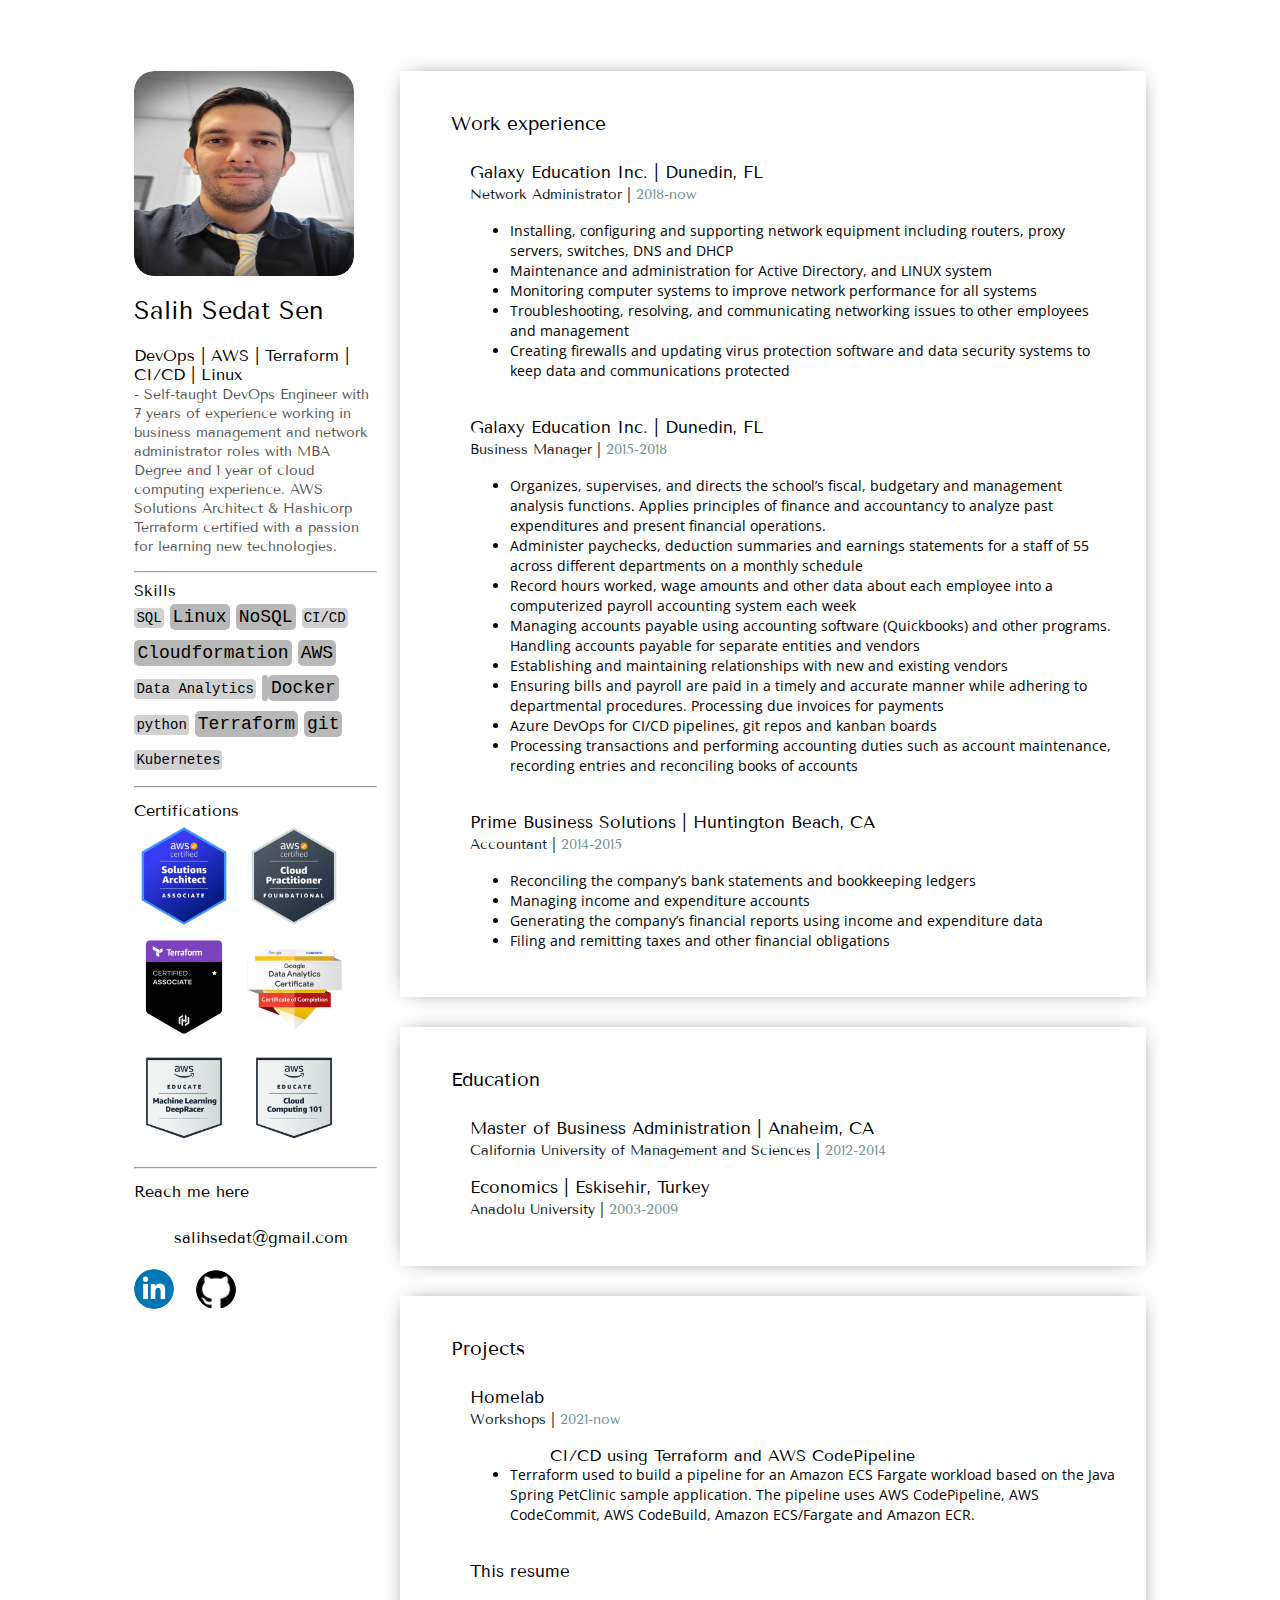
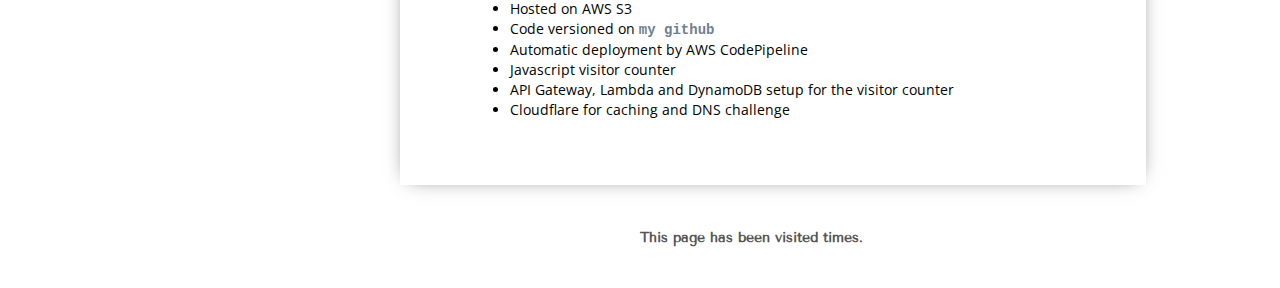
==== cloud_resume-master/cloud_resume-master/index.html @ 68c3975b "Update index.html" ====
<!DOCTYPE html>
<html>
	<head>
		<title>Salih Sedat Sen - Resume</title>
		<link rel="stylesheet" type="text/css" href="style.css">
		<link rel="stylesheet" media="screen" href="https://fonts.googleapis.com/css2?family=Tenor+Sans&display=swap" type="text/css"/>
		<link rel="stylesheet" href="https://fonts.googleapis.com/css2?family=Open+Sans:wght@300&display=swap" type="text/css"/>
		<script type="text/javascript" src="get_apis.js" defer></script>
	</head>

	<body>
		<div id="container">
			<div id="sidebar">
				<div id="image">
					<img id="profile-photo" src="profile_picture.jpg" alt="Profile-Image">
				</div>
				<p id="name">Salih Sedat Sen<br></p>
				<p>DevOps | AWS | Terraform | CI/CD | Linux<br><span id="description">- Self-taught DevOps Engineer with 7 years of experience working in business management and network administrator roles with MBA Degree and 1 year of cloud computing experience. AWS Solutions Architect & Hashicorp Terraform certified with a passion for learning new technologies. 
				</span></p>
				<hr width="100%">
				<div id="skills">
					<p style="display:inline;">Skills</p><br>
					<p id="skill">SQL</p>
					<p id="skill-stronger">Linux</p>
					<p id="skill-stronger">NoSQL</p>
					<p id="skill">CI/CD</p>
					<p id="skill-stronger">Cloudformation</p>
					<p id="skill-stronger">AWS</p>
					<p id="skill">Data Analytics</p>
					<p id="skill-stronger"></p>
					<p id="skill-stronger">Docker</p>
					<p id="skill">python</p>
					<p id="skill-stronger">Terraform</p>
					<p id="skill-stronger">git</p>				
					<p id="skill">Kubernetes</p>
				</div>
				<hr width="100%">
				<div id="sidepanel-section-title">Certifications<br>
					<a href="https://www.credly.com/earner/earned/badge/065664a1-d702-43ba-b2c3-34fb40b24a59" class="link" target="_blank">
						<img id="cert-thumbnail" src="AWS-SolArchitect-Associate.png" alt="AWS Certified Solutions Architect Associate">
					</a>
					<a href="https://www.credly.com/earner/earned/badge/d8ab7cdb-8427-431e-b2dc-6fc954dd3cfa" class="link" target="_blank">
						<img id="cert-thumbnail" src="Cloud-Practitioner.png" alt="Cloud-Practitioner">
					</a>
					<a href="https://www.credly.com/earner/earned/badge/5297ddab-c305-467d-996e-7cca472eaa2c" class="link" target="_blank">
						<img id="cert-thumbnail" src="Terraform.png" alt="Terraform">
					</a>
					<a href="https://www.credly.com/earner/earned/badge/ff192169-3462-4726-a72f-83b2e7453cfb" class="link" target="_blank">
						<img id="cert-thumbnail" src="DataAnalytics.png" alt="DataAnalytics">
					</a>
					<a href="https://www.credly.com/badges/035356f4-b402-4c1b-874c-2a6254621c69" class="link" target="_blank">
						<img id="cert-thumbnail" src="machine.png" alt="machine">
					</a>
					<a href="https://www.credly.com/badges/f4156183-c249-4fbb-b0c7-13d2fc5f5657" class="link" target="_blank">
						<img id="cert-thumbnail" src="cloud101.png" alt="cloud101">
					</a>
				</div>
				<hr width="100%">
				<div id="sidepanel-section-title">Reach me here<br>
					<ul> salihsedat@gmail.com
					</ul>
				</div>
				<div id="sidepanel-section-title">
					<a href="https://www.linkedin.com/in/salihsedat" class="link" target="_blank">
						<img id="social-thumbnail" src="linkedin.png" alt="LinkedIn">
					</a>
					&nbsp;
					<a href="https://github.com/salihsedat" class="link" target="_blank">
						<img id="social-thumbnail" src="github.png" alt="GitHub">
					</a>
				</div>
			</div>
			<div id="info-pages">
				<div class="page">
					<p>&nbsp;&nbsp;&nbsp;Work experience</p>
					<ul>
						<p class="tag">Galaxy Education Inc. | Dunedin, FL<br><span>Network Administrator | <span>2018-now</span></span></p>
						<ul>
							<li>Installing, configuring and supporting network equipment including routers, proxy servers, switches, DNS and DHCP</li>
							<li>Maintenance and administration for Active Directory, and LINUX system</li>
							<li>Monitoring computer systems to improve network performance for all systems</li>
							<li>Troubleshooting, resolving, and communicating networking issues to other employees and management</li>
							<li>Creating firewalls and updating virus protection software and data security systems to keep data and communications protected</li>
							<br>
						</ul>
						<p class="tag">Galaxy Education Inc. | Dunedin, FL<br><span>Business Manager | <span>2015-2018</span></span></p>
						<ul>
							<li>Organizes, supervises, and directs the school’s fiscal, budgetary and management analysis functions. Applies principles of finance and accountancy to analyze past expenditures and present financial operations. </li>
							<li>Administer paychecks, deduction summaries and earnings statements for a staff of 55 across different departments on a monthly schedule</li>
							<li>Record hours worked, wage amounts and other data about each employee into a computerized payroll accounting system each week</li>
							<li>Managing accounts payable using accounting software (Quickbooks) and other programs. Handling accounts payable for separate entities and vendors </li>
							<li>Establishing and maintaining relationships with new and existing vendors </li>
							<li>Ensuring bills and payroll are paid in a timely and accurate manner while adhering to departmental procedures. Processing due invoices for payments </li>
							<li>Azure DevOps for CI/CD pipelines, git repos and kanban boards</li>
							<li>Processing transactions and performing accounting duties such as account maintenance, recording entries and reconciling books of accounts</li>
							<br>
						</ul>
						<p class="tag">Prime Business Solutions | Huntington Beach, CA<br><span>Accountant | <span>2014-2015</span></span></p>
						<ul>
							<li>Reconciling the company’s bank statements and bookkeeping ledgers </li>
							<li>Managing income and expenditure accounts </li>
							<li>Generating the company’s financial reports using income and expenditure data </li>
							<li>Filing and remitting taxes and other financial obligations </li>
						</ul>
					</ul>
				</div>
				<div class="page">
					<p>&nbsp;&nbsp;&nbsp;Education</p>
					<ul>
						<p class="tag">Master of Business Administration | Anaheim, CA<br><span>California University of Management and Sciences   | <span>2012-2014</span></span></p>
					</ul>
					<ul>
						<p class="tag">Economics | Eskisehir, Turkey<br><span>Anadolu University  | <span>2003-2009</span></span></p>
					</ul>	

				</div>

				<div class="page">
					<p>&nbsp;&nbsp;&nbsp;Projects</p>
					
					<ul>
						<p class="tag">Homelab<br><span>Workshops | <span>2021-now</span></span></p>
						<ul>
							<ul>CI/CD using Terraform and AWS CodePipeline</ul>
							<li>Terraform used to build a pipeline for an Amazon ECS Fargate workload based on the Java Spring PetClinic sample application. The pipeline uses AWS CodePipeline, AWS CodeCommit, AWS CodeBuild, Amazon ECS/Fargate and Amazon ECR.</li>
							<br>
						</ul>
						<p class="tag">This resume<br><span></span></span></p>
						<ul>
							<li>Hosted on AWS S3</li>
							<li>Code versioned on <a href="https://github.com/salihsedat/cloud_resume" target="_blank" class="link">my github</a></li>
							<li>Automatic deployment by AWS CodePipeline</li>
							<li>Javascript visitor counter</li>
							<li>API Gateway, Lambda and DynamoDB setup for the visitor counter</li>
							<li>Cloudflare for caching and DNS challenge</li>
							<br>
						</ul>
					</ul>
				</div>
				<p class="counter">This page has been visited <a id="count"></a> times.</p>
			</div>
		</div>
	</body>
</html>
---- cloud_resume-master/cloud_resume-master/style.css ----
html{
  font-family: 'Tenor Sans',sans-serif;
}
hr{
    background: grey;
}
#container{
    position: relative;
    display: flex;
}
#sidebar{
    flex: 15%;
    display: block;
    position: relative;
    margin: 5% 2% 0 10%;
    width: 100%;
    height: 100%;
}
#info-pages{
    flex: 55%;
    display: block;
    margin-top: 5%;
    margin-right: 10%;
    width: 100%;
    height: 100%;
}
#image{
    position: relative;
    overflow: hidden;
}
#image,#profile-photo{
    position: relative;
    width: 220px;
    height: 205px;
    border-radius: 20px;
}
#name{
    font-size: 25px;
    line-height: 20px;
}
#description{
    color: #555;
    font-size: 14px;
}
.page > ul > li{
    padding: 0 0 0 15px;
    position: relative;
    display: inline-block;
    width: 100%;
}
.page{
    box-shadow: 0px 0px 20px -9px rgba(0,0,0,0.75);
    overflow-x: hidden;
    margin-bottom: 30px;
    padding: 15px 30px 30px 30px;
    background-color: #fff;
}
.page > p{
    font-size: 19px;
    line-height: 2;
}
.page > ul{
    list-style-type: none;
}
.tag{
    font-size: 17px;
}
.tag span{
    font-size: 14px;
    color: #0e141e;
}
.tag span span{
    color: #738f93;
}
@media screen and (max-width:1090px){
    #sidebar{
        margin-left: 5%;
    }
}
@media screen and (max-width:850px){
    #container{
        display: block;
    }
    #sidebar{
        width: 90%;
    }
    .page{
        margin: 0 5%;
        margin-bottom: 30px;
    }
}
#skill {
  display:inline;
  font-family: "Courier New", Courier, monospace;
  font-size: 14px !important;
  background: #d1d1d1;
  padding: 2px;
  border-radius: 4px;
  line-height: 35px;
}
#skill:hover {
  background-color: #b8b8b8;
}
#skill-stronger {
  display:inline;
  font-family: "Courier New", Courier, monospace;
  font-size: 18px !important;
  background: #b8b8b8;
  padding: 3px;
  border-radius: 5px;
  line-height: 35px;
}
#skill-stronger:hover {
  background-color: #a3a3a3;
}
.cryptedmail:after {
  content: attr(data-name) "." attr(data-surname) "@" attr(data-domain) "." attr(data-tld);
}
.cryptedmail{
    font-size: 15px !important;
    font-weight: bold;
    color: #708090;
    text-decoration: none;
    font-family: 'Cutive Mono', Courier, monospace;
}
#sidepanel-section-title{
  line-height: 30px;
}
#social-thumbnail{
    position: relative;
    width: 40px;
    border-radius: 20px;
}
#cert-thumbnail{
    position: relative;
    width: 100px;
    border-radius: 20px;
}
.link{
  text-decoration: none;
  color: #708090;
  font-weight: bold;
  font-family: 'Cutive Mono', Courier, monospace;
}
ul > li{
  font-size: 14px;
  list-style-type: disc;
  line-height: 20px;
  font-family: 'Open Sans', sans-serif;
}
.counter{
  font-size: 14px;
  color: #545454;
  font-weight: bold;
  position: absolute;
  left: 50%;
  padding-bottom: 3em
}
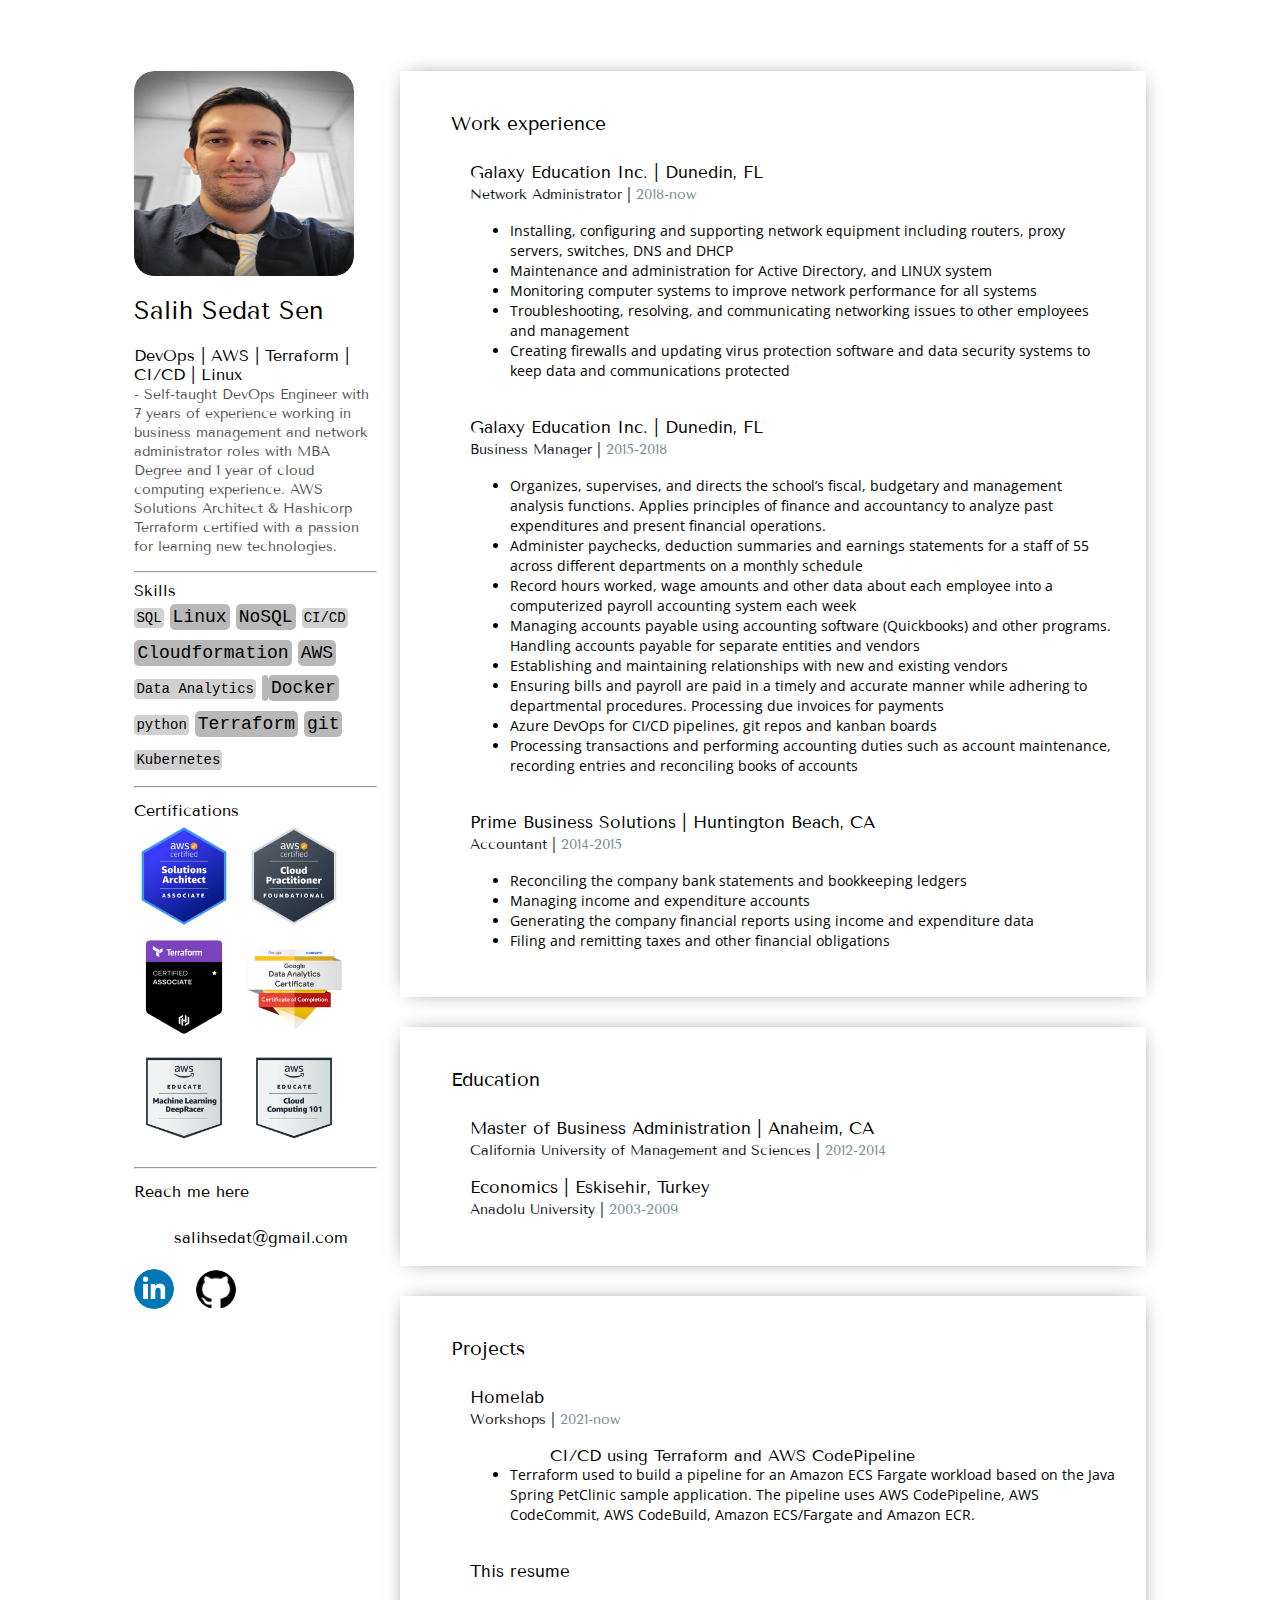
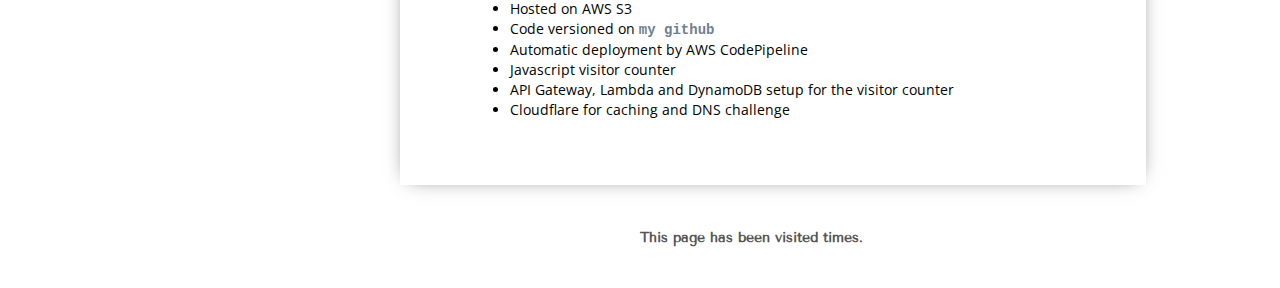
==== commit 29cd9a74: "Update index.html" ====
--- a/cloud_resume-master/cloud_resume-master/index.html
+++ b/cloud_resume-master/cloud_resume-master/index.html
@@ -97,9 +97,9 @@
 						</ul>
 						<p class="tag">Prime Business Solutions | Huntington Beach, CA<br><span>Accountant | <span>2014-2015</span></span></p>
 						<ul>
-							<li>Reconciling the company’s bank statements and bookkeeping ledgers </li>
+							<li>Reconciling the company bank statements and bookkeeping ledgers </li>
 							<li>Managing income and expenditure accounts </li>
-							<li>Generating the company’s financial reports using income and expenditure data </li>
+							<li>Generating the company financial reports using income and expenditure data </li>
 							<li>Filing and remitting taxes and other financial obligations </li>
 						</ul>
 					</ul>
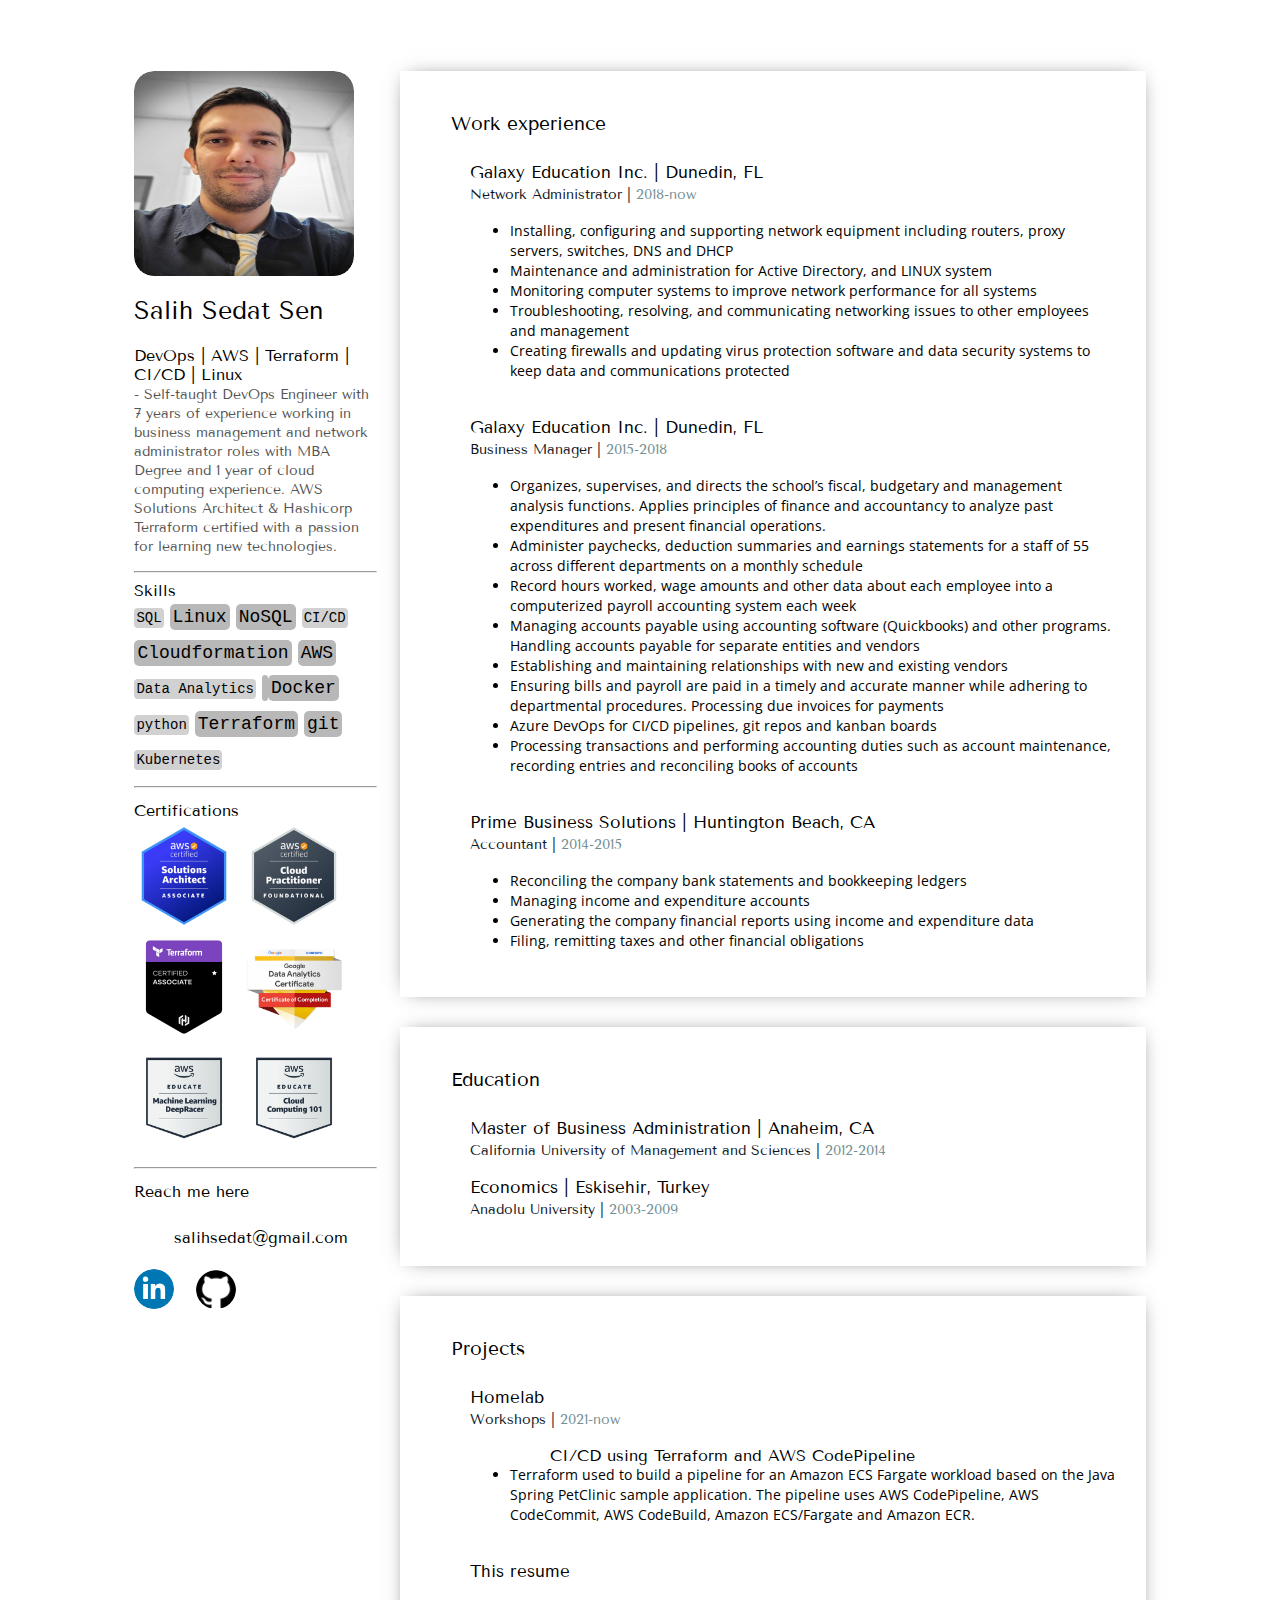
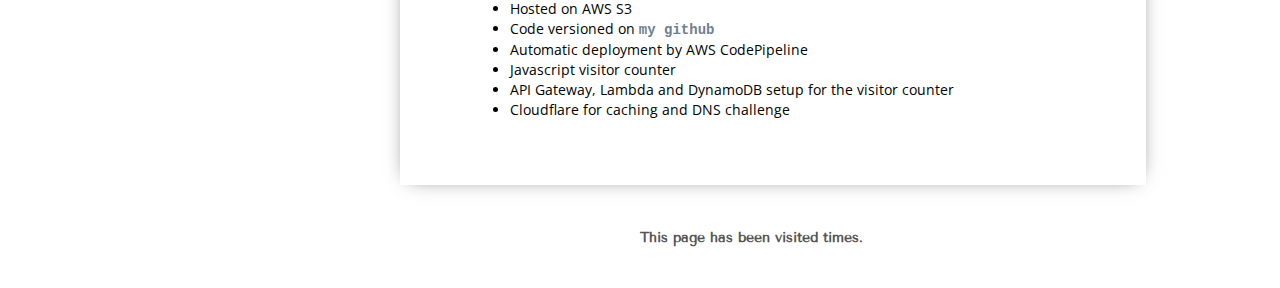
==== commit dd01371a: "Update index.html" ====
--- a/cloud_resume-master/cloud_resume-master/index.html
+++ b/cloud_resume-master/cloud_resume-master/index.html
@@ -100,7 +100,7 @@
 							<li>Reconciling the company bank statements and bookkeeping ledgers </li>
 							<li>Managing income and expenditure accounts </li>
 							<li>Generating the company financial reports using income and expenditure data </li>
-							<li>Filing and remitting taxes and other financial obligations </li>
+							<li>Filing, remitting taxes and other financial obligations </li>
 						</ul>
 					</ul>
 				</div>
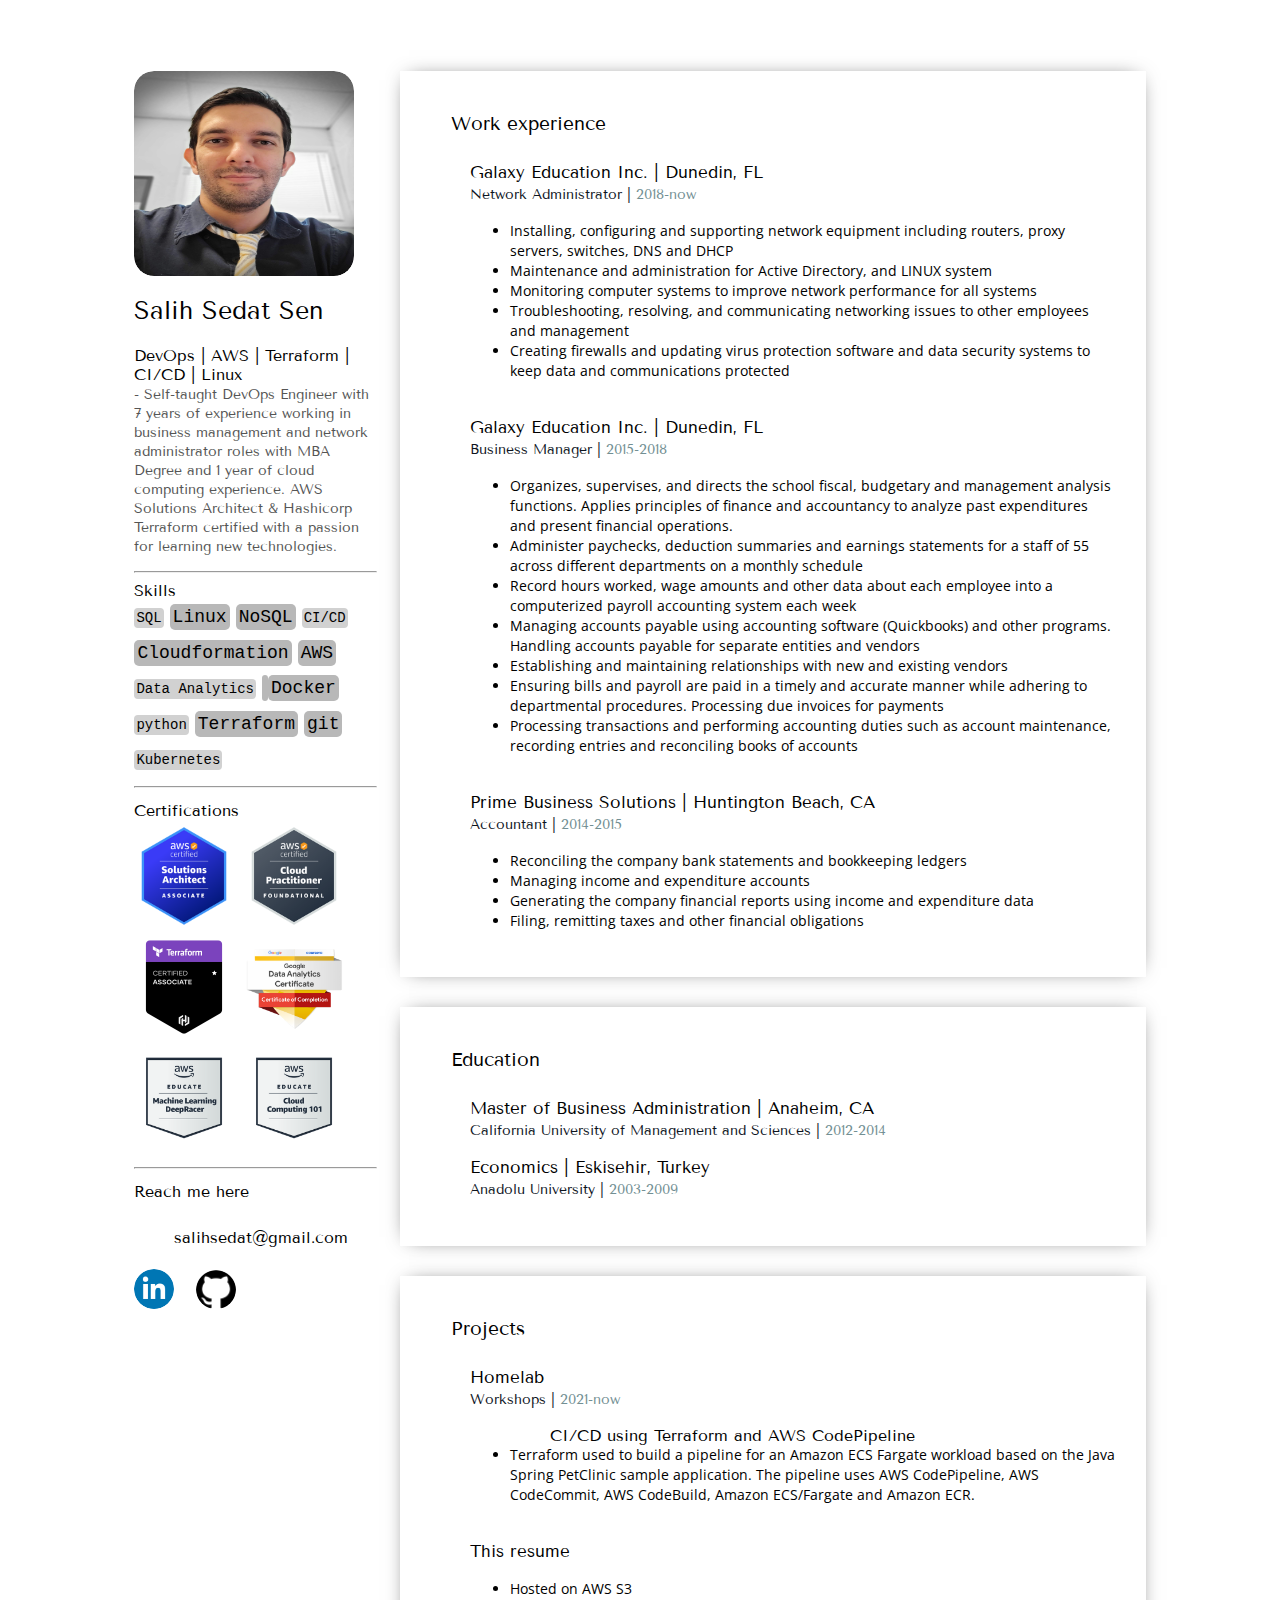
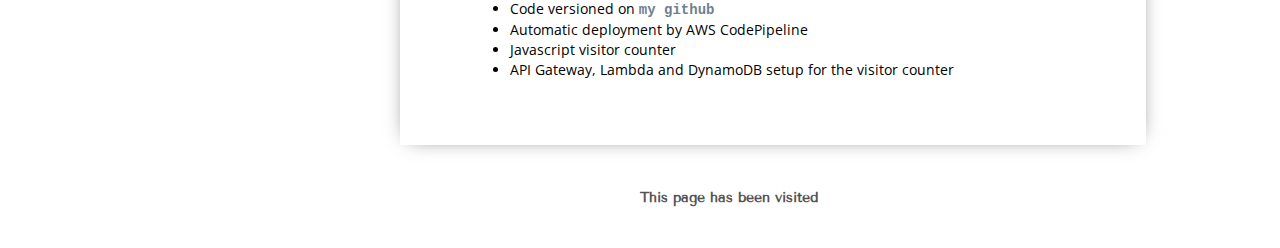
==== commit ce6c981e: "Update index.html" ====
--- a/cloud_resume-master/cloud_resume-master/index.html
+++ b/cloud_resume-master/cloud_resume-master/index.html
@@ -85,13 +85,12 @@
 						</ul>
 						<p class="tag">Galaxy Education Inc. | Dunedin, FL<br><span>Business Manager | <span>2015-2018</span></span></p>
 						<ul>
-							<li>Organizes, supervises, and directs the school’s fiscal, budgetary and management analysis functions. Applies principles of finance and accountancy to analyze past expenditures and present financial operations. </li>
+							<li>Organizes, supervises, and directs the school fiscal, budgetary and management analysis functions. Applies principles of finance and accountancy to analyze past expenditures and present financial operations. </li>
 							<li>Administer paychecks, deduction summaries and earnings statements for a staff of 55 across different departments on a monthly schedule</li>
 							<li>Record hours worked, wage amounts and other data about each employee into a computerized payroll accounting system each week</li>
 							<li>Managing accounts payable using accounting software (Quickbooks) and other programs. Handling accounts payable for separate entities and vendors </li>
 							<li>Establishing and maintaining relationships with new and existing vendors </li>
 							<li>Ensuring bills and payroll are paid in a timely and accurate manner while adhering to departmental procedures. Processing due invoices for payments </li>
-							<li>Azure DevOps for CI/CD pipelines, git repos and kanban boards</li>
 							<li>Processing transactions and performing accounting duties such as account maintenance, recording entries and reconciling books of accounts</li>
 							<br>
 						</ul>
@@ -132,12 +131,11 @@
 							<li>Automatic deployment by AWS CodePipeline</li>
 							<li>Javascript visitor counter</li>
 							<li>API Gateway, Lambda and DynamoDB setup for the visitor counter</li>
-							<li>Cloudflare for caching and DNS challenge</li>
 							<br>
 						</ul>
 					</ul>
 				</div>
-				<p class="counter">This page has been visited <a id="count"></a> times.</p>
+				<p class="counter">This page has been visited</p>
 			</div>
 		</div>
 	</body>
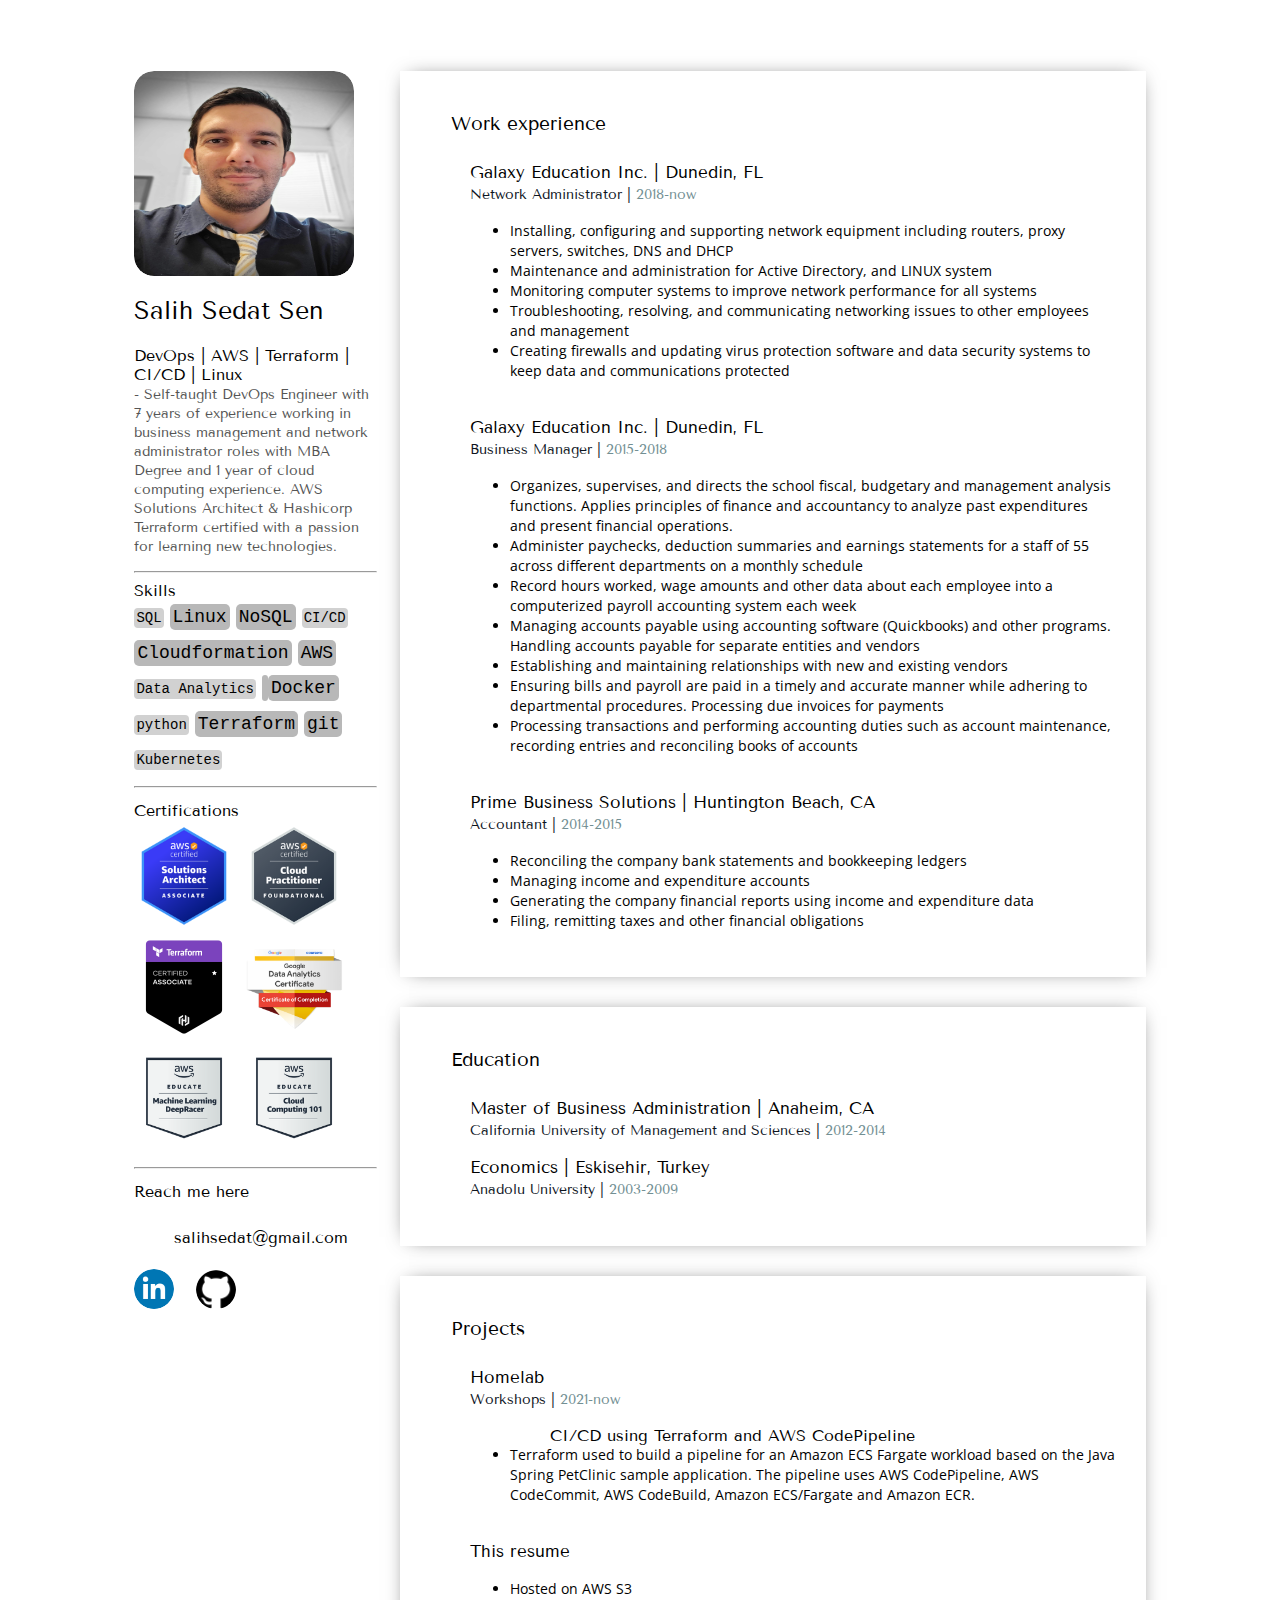
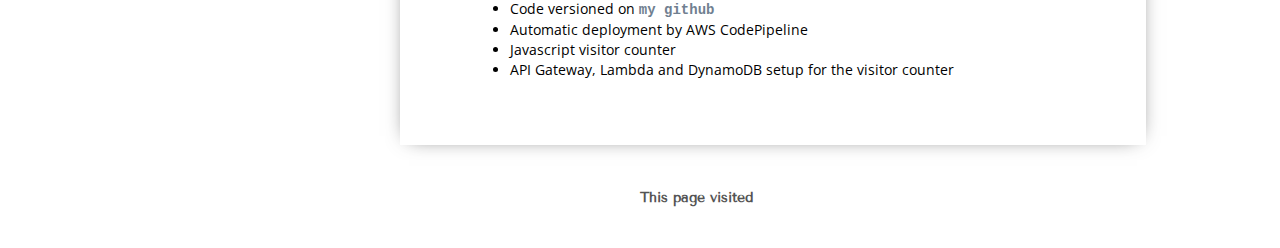
==== commit acac76b0: "Update index.html" ====
--- a/cloud_resume-master/cloud_resume-master/index.html
+++ b/cloud_resume-master/cloud_resume-master/index.html
@@ -135,7 +135,7 @@
 						</ul>
 					</ul>
 				</div>
-				<p class="counter">This page has been visited</p>
+				<p class="counter">This page visited</p>
 			</div>
 		</div>
 	</body>
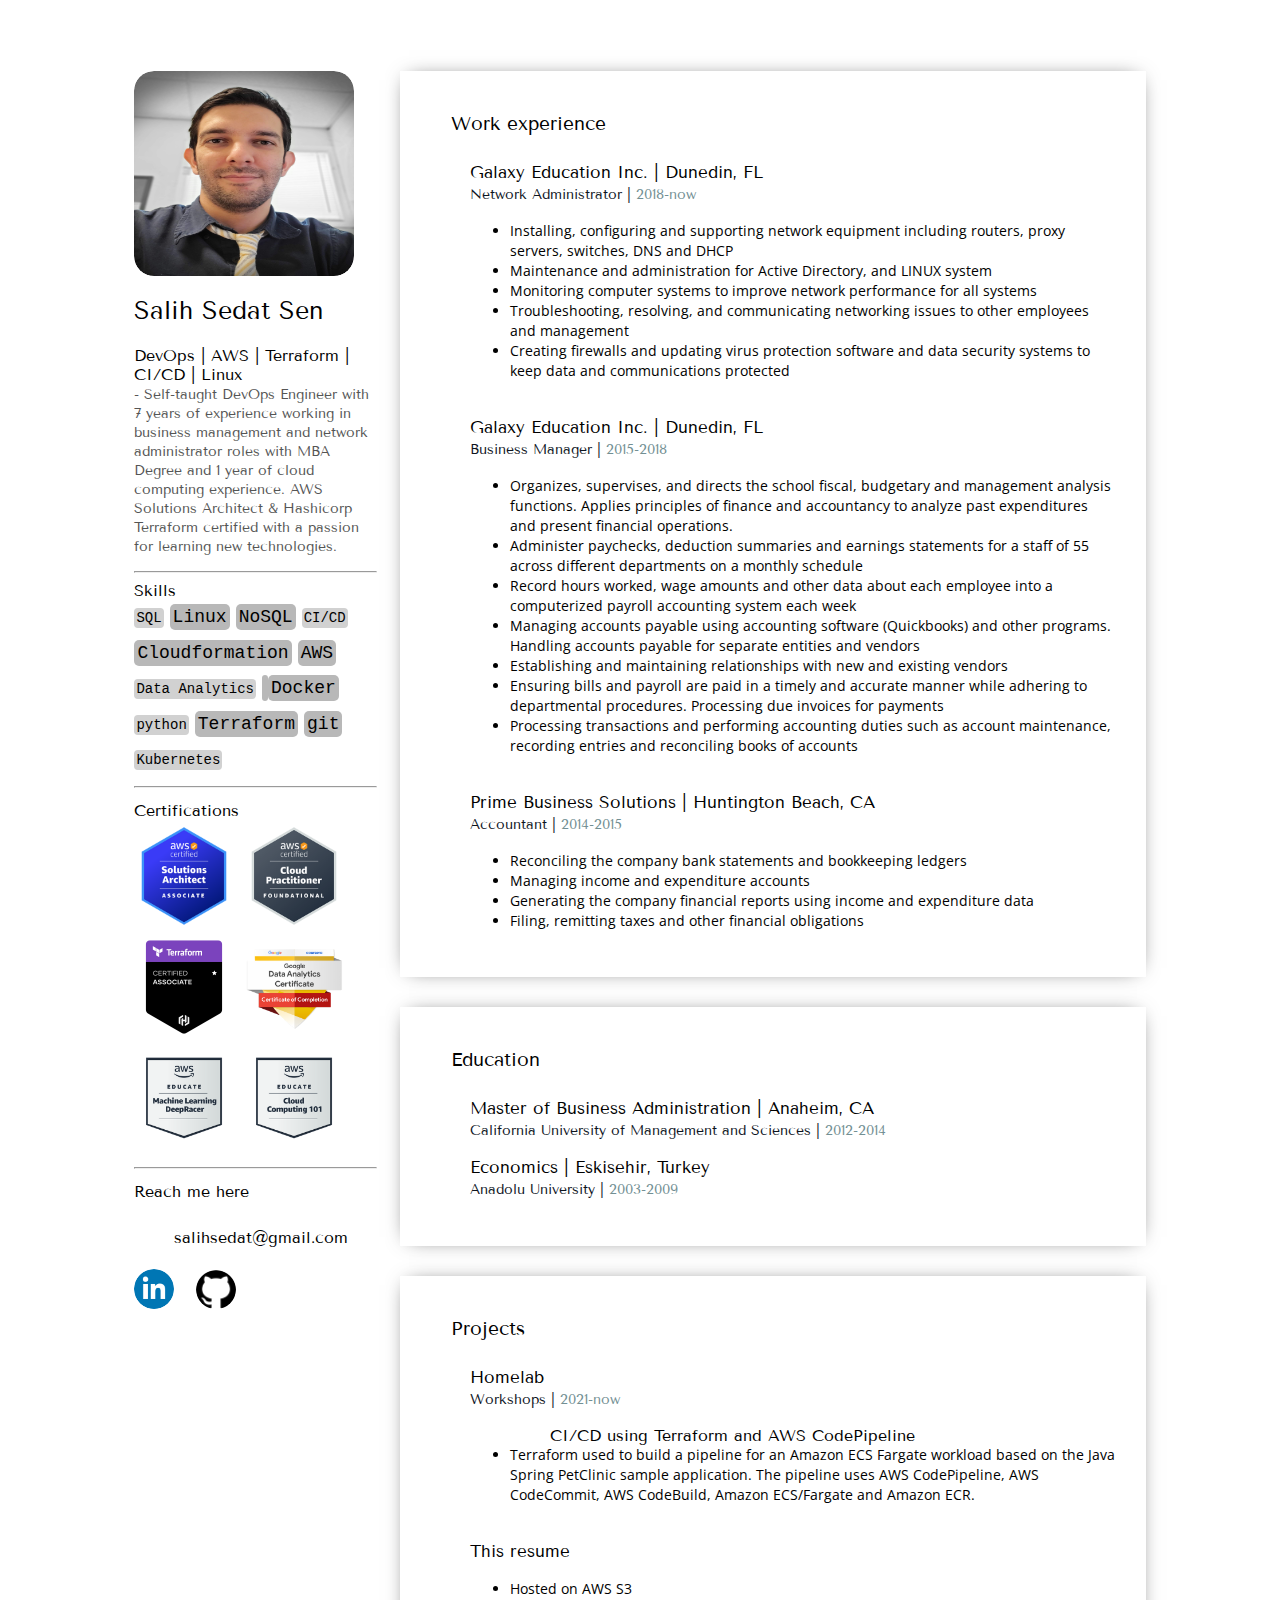
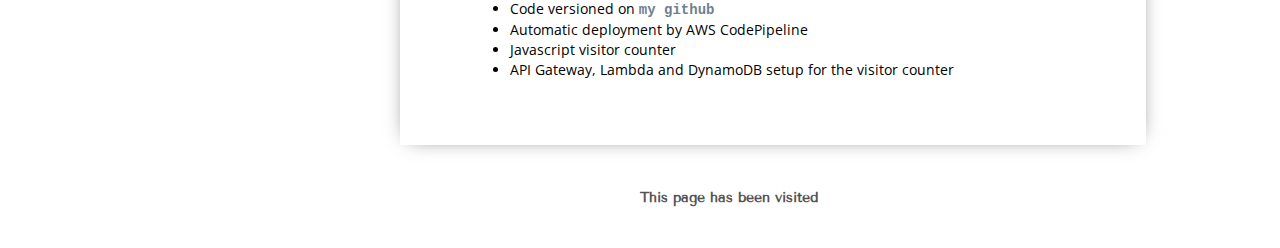
==== commit 0ec6dd8f: "Update index.html" ====
--- a/cloud_resume-master/cloud_resume-master/index.html
+++ b/cloud_resume-master/cloud_resume-master/index.html
@@ -135,7 +135,7 @@
 						</ul>
 					</ul>
 				</div>
-				<p class="counter">This page visited</p>
+				<p class="counter">This page has been visited</p>
 			</div>
 		</div>
 	</body>
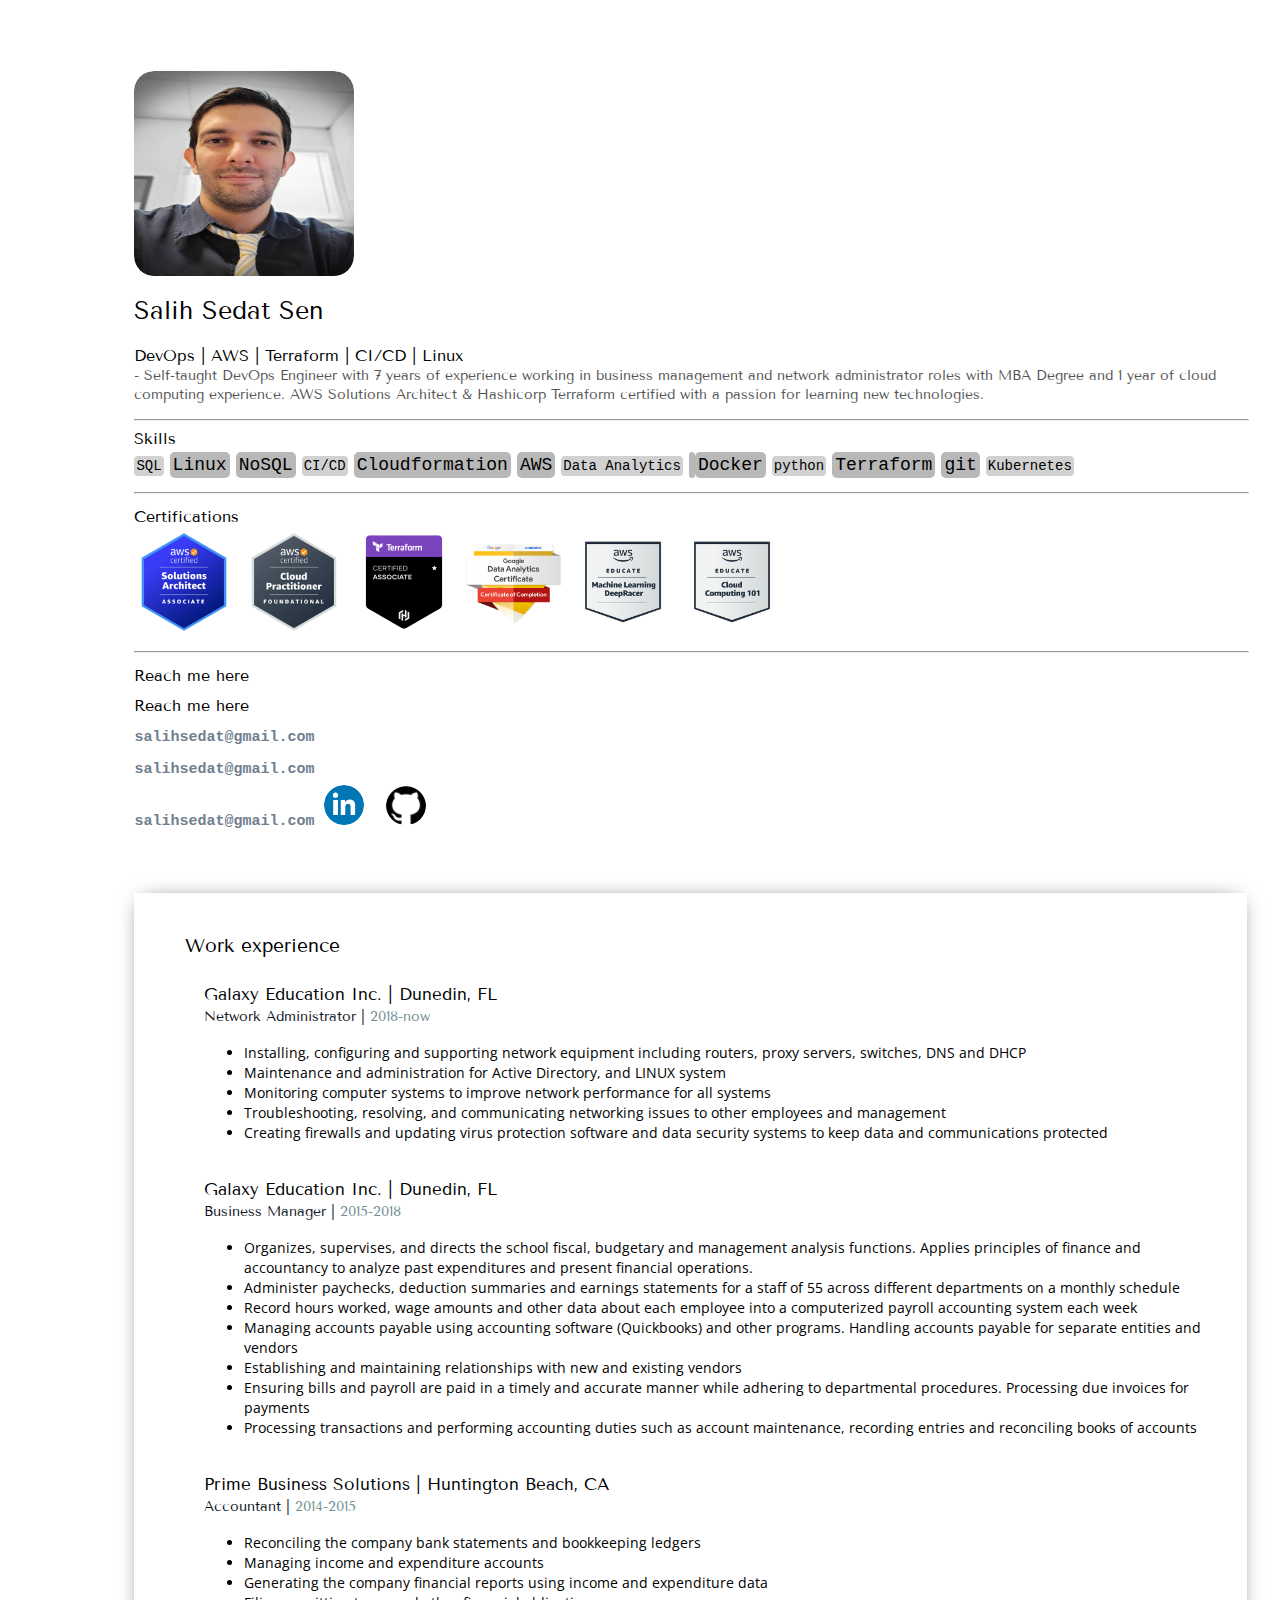
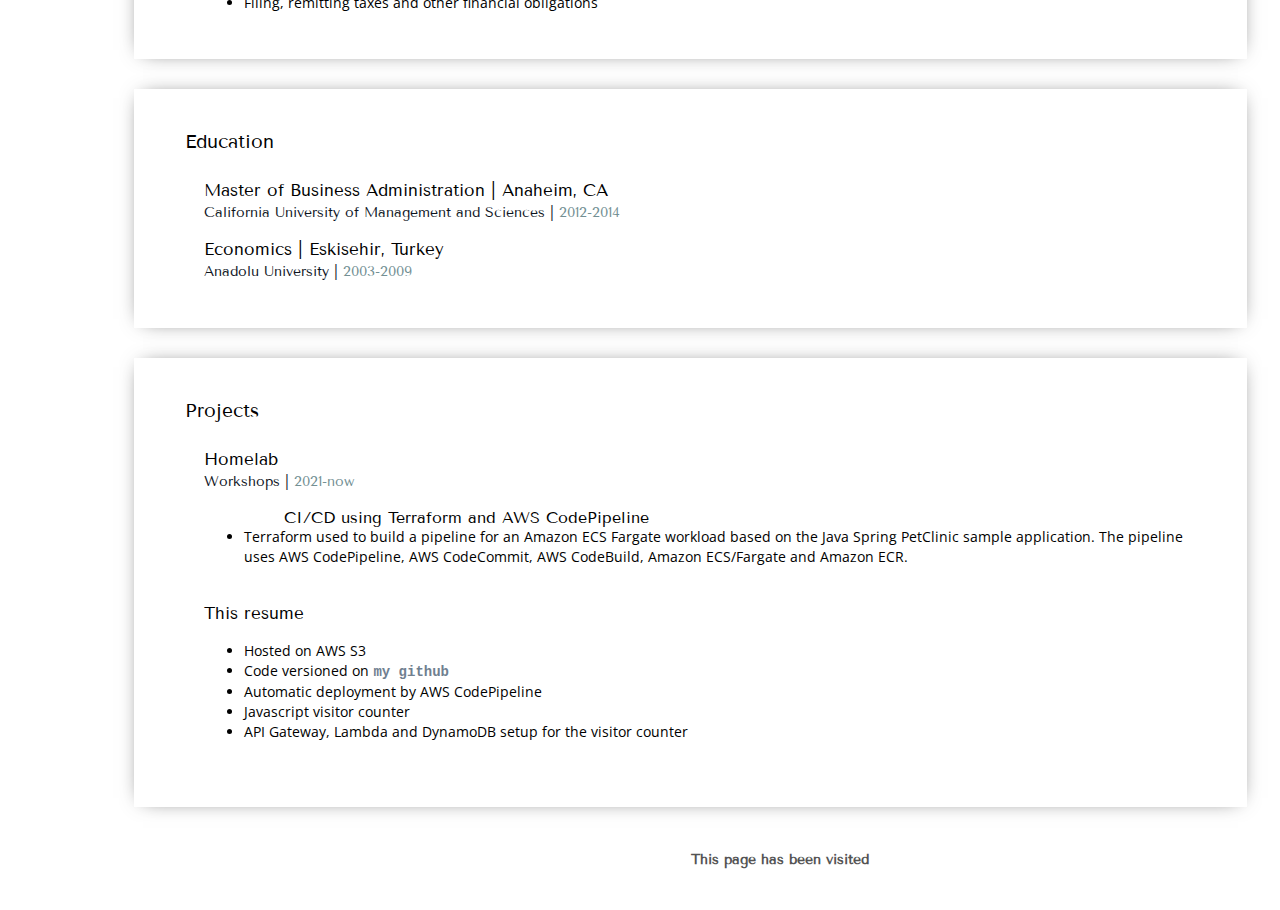
==== commit 7c7e9e5f: "Update index.html" ====
--- a/cloud_resume-master/cloud_resume-master/index.html
+++ b/cloud_resume-master/cloud_resume-master/index.html
@@ -57,8 +57,13 @@
 				</div>
 				<hr width="100%">
 				<div id="sidepanel-section-title">Reach me here<br>
-					<ul> salihsedat@gmail.com
-					</ul>
+					<div id="sidepanel-section-title">Reach me here<br>
+					<a href="#" class="cryptedmail"
+						data-name="salih"
+						data-surname="sedat"
+						data-domain="gmail"
+						data-tld="com"
+						onclick="window.location.href = 'mailto:' + this.dataset.name + this.dataset.surname + '@' + this.dataset.domain + '.' + this.dataset.tld; return false;">
 				</div>
 				<div id="sidepanel-section-title">
 					<a href="https://www.linkedin.com/in/salihsedat" class="link" target="_blank">
--- a/cloud_resume-master/cloud_resume-master/style.css
+++ b/cloud_resume-master/cloud_resume-master/style.css
@@ -115,7 +115,7 @@
   background-color: #a3a3a3;
 }
 .cryptedmail:after {
-  content: attr(data-name) "." attr(data-surname) "@" attr(data-domain) "." attr(data-tld);
+  content: attr(data-name) attr(data-surname) "@" attr(data-domain) "." attr(data-tld);
 }
 .cryptedmail{
     font-size: 15px !important;
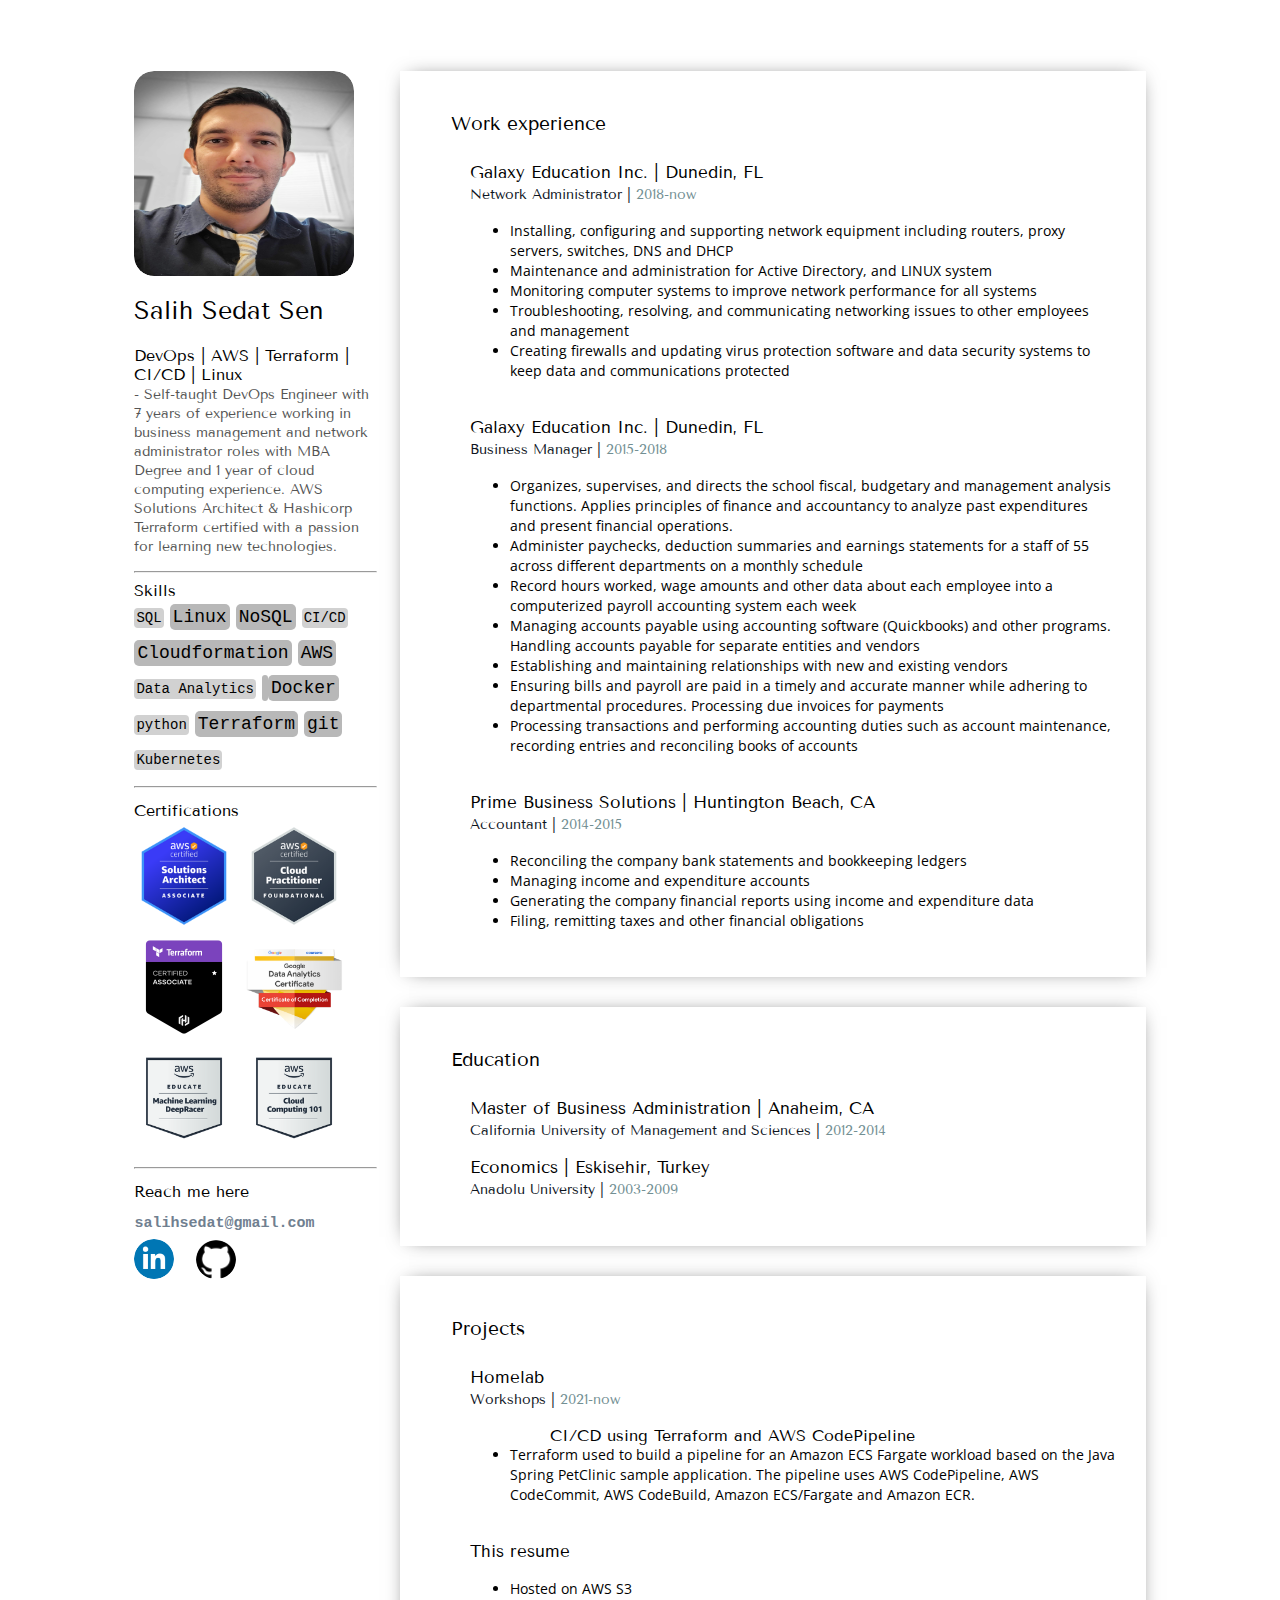
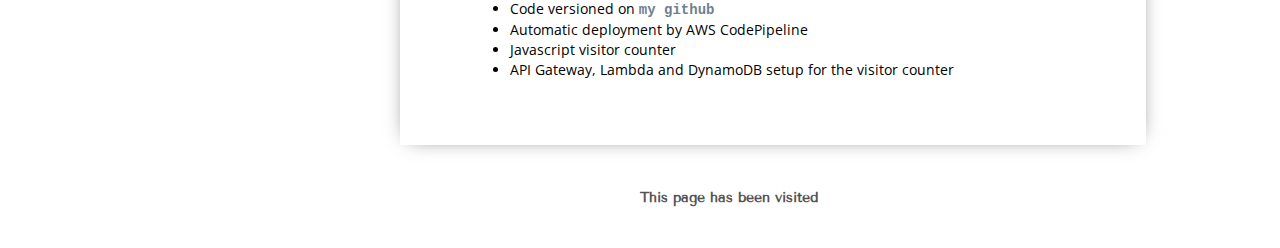
==== commit 8d3867d6: "Update index.html" ====
--- a/cloud_resume-master/cloud_resume-master/index.html
+++ b/cloud_resume-master/cloud_resume-master/index.html
@@ -57,13 +57,13 @@
 				</div>
 				<hr width="100%">
 				<div id="sidepanel-section-title">Reach me here<br>
-					<div id="sidepanel-section-title">Reach me here<br>
 					<a href="#" class="cryptedmail"
 						data-name="salih"
 						data-surname="sedat"
 						data-domain="gmail"
 						data-tld="com"
 						onclick="window.location.href = 'mailto:' + this.dataset.name + this.dataset.surname + '@' + this.dataset.domain + '.' + this.dataset.tld; return false;">
+					</a>
 				</div>
 				<div id="sidepanel-section-title">
 					<a href="https://www.linkedin.com/in/salihsedat" class="link" target="_blank">
